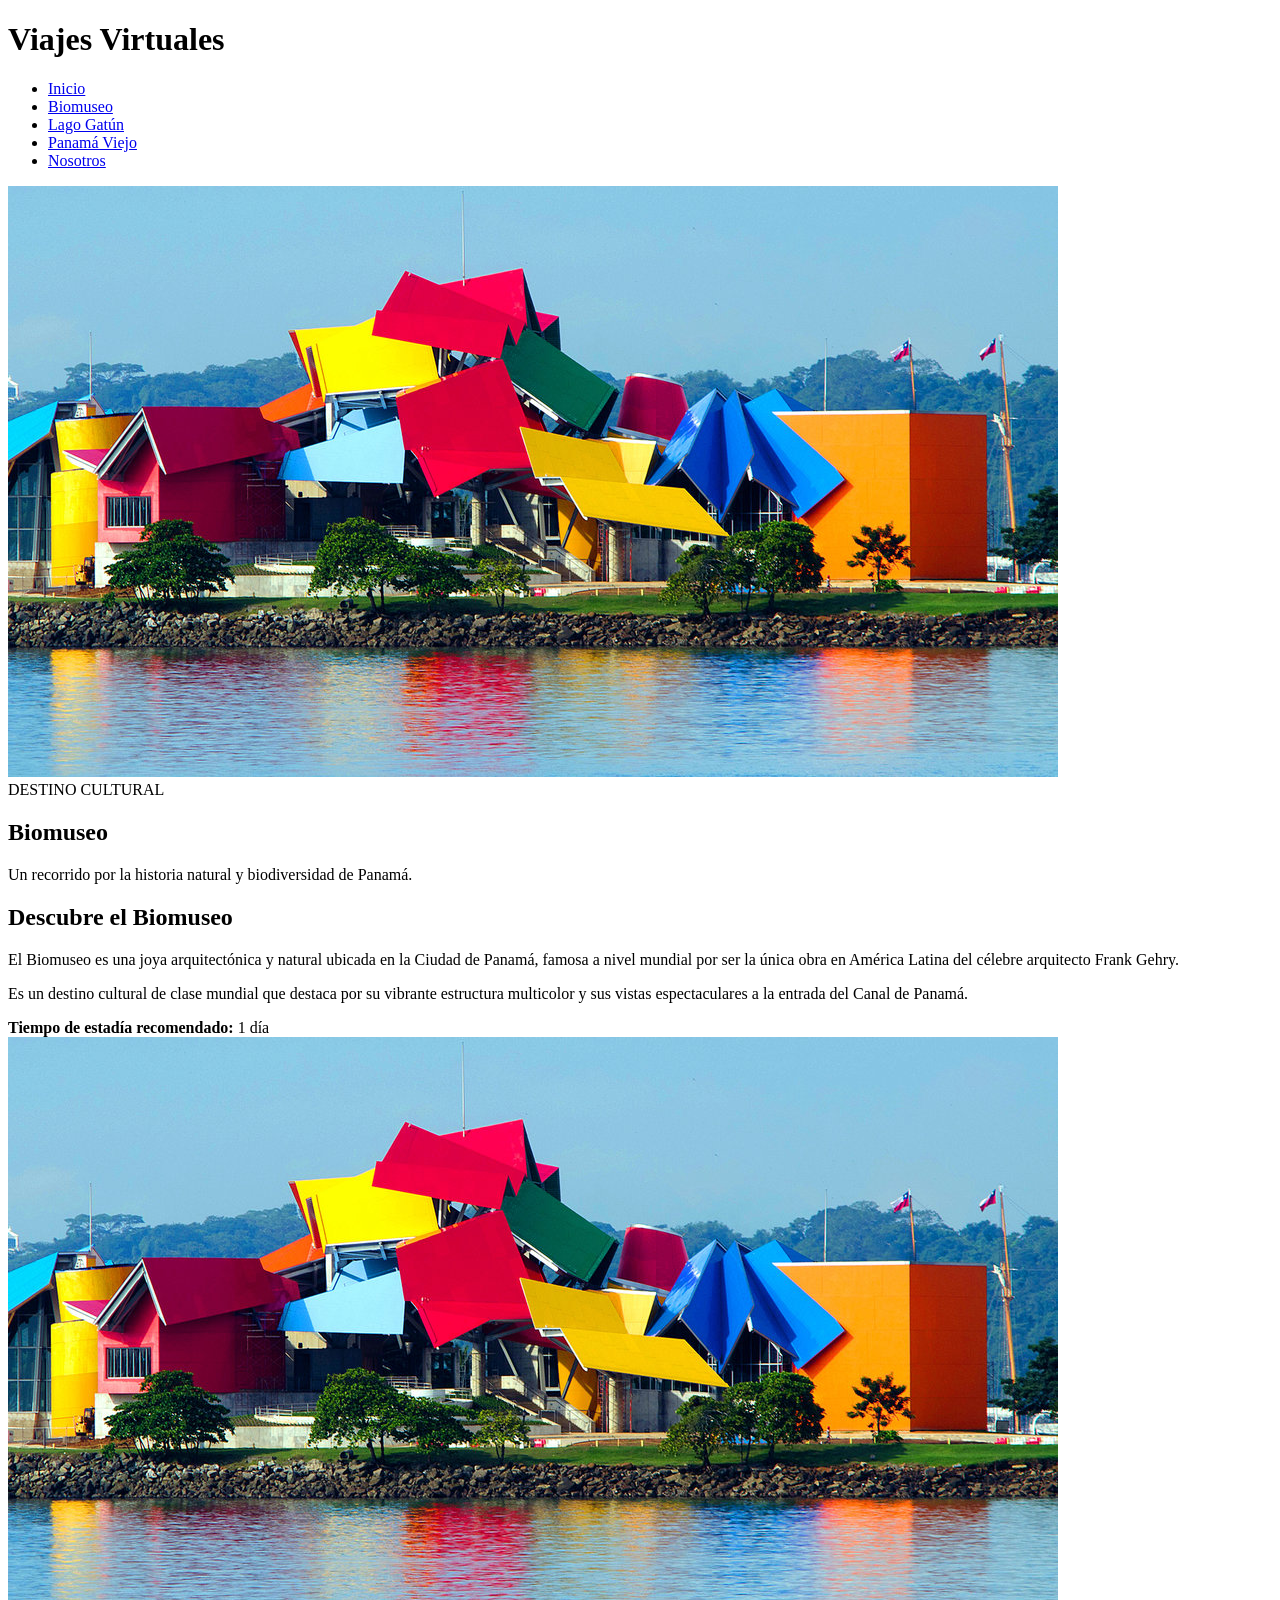
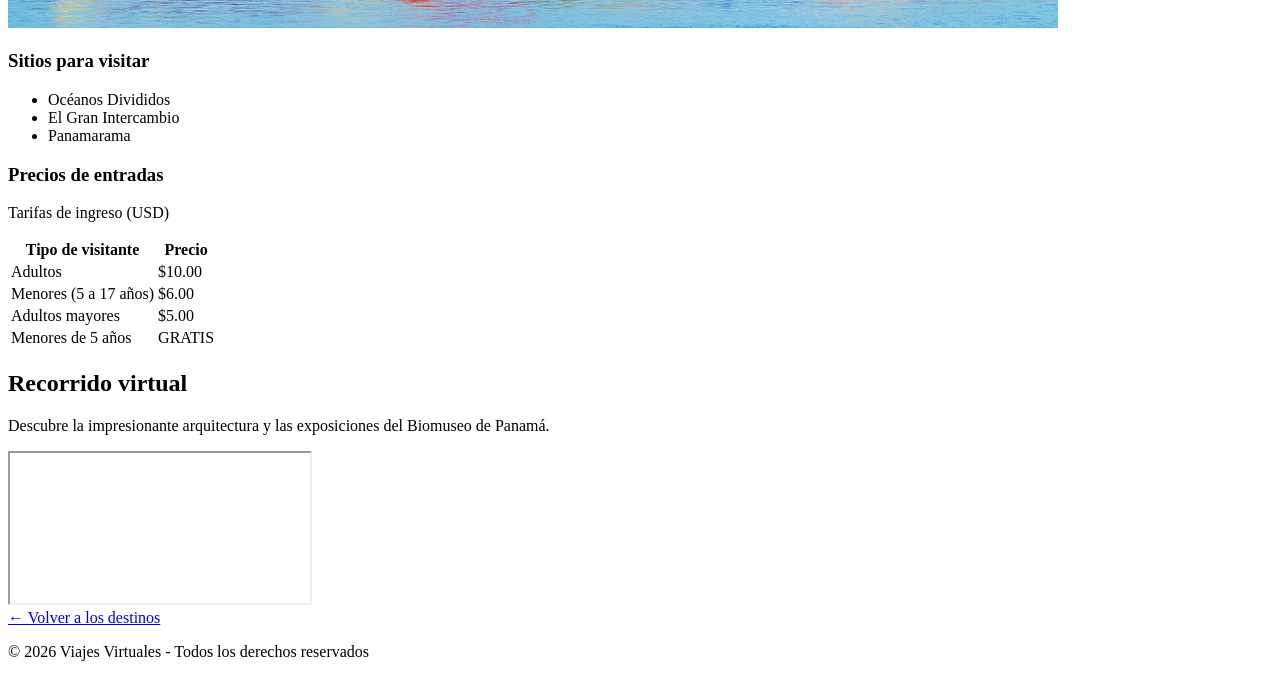
==== Biomuseo.html @ 430e1feb "Mover archivos a la raiz" ====
<!DOCTYPE html>
<html lang="es">

<head>
    <meta charset="UTF-8">
    <meta name="viewport" content="width=device-width, initial-scale=1.0">
    <title>Biomuseo - Viajes Virtuales</title>
    <link rel="stylesheet" href="css/style.css">
</head>

<body>

    <header>
        <div class="contenedor-header">
            <h1>Viajes Virtuales</h1>

            <nav>
                <ul>
                    <li><a href="ViajesVirtuales.html">Inicio</a></li>
                    <li><a href="Biomuseo.html" class="activo">Biomuseo</a></li>
                    <li><a href="lagoGatun.html">Lago Gatún</a></li>
                    <li><a href="panamaviejo.html">Panamá Viejo</a></li>
                    <li><a href="nosotros.html">Nosotros</a></li>
                </ul>
            </nav>
        </div>
    </header>

    <main class="pagina-destino">

        <!-- PORTADA -->
        <section class="portada-destino">
            <img src="imagen/Biomuseo.jpg" alt="Biomuseo de Panamá">

            <div class="texto-portada-destino">
                <span class="etiqueta-destino">DESTINO CULTURAL</span>
                <h2>Biomuseo</h2>
                <p>Un recorrido por la historia natural y biodiversidad de Panamá.</p>
            </div>
        </section>

        <!-- INFORMACIÓN PRINCIPAL -->
        <section class="informacion-destino">

            <div class="descripcion-destino">
                <h2>Descubre el Biomuseo</h2>

                <p>
                    El Biomuseo es una joya arquitectónica y natural ubicada
                    en la Ciudad de Panamá, famosa a nivel mundial por ser
                    la única obra en América Latina del célebre arquitecto
                    Frank Gehry.
                </p>

                <p>
                    Es un destino cultural de clase mundial que destaca
                    por su vibrante estructura multicolor y sus vistas
                    espectaculares a la entrada del Canal de Panamá.
                </p>

                <div class="dato-destino">
                    <strong>Tiempo de estadía recomendado:</strong>
                    <span>1 día</span>
                </div>
            </div>

            <div class="imagen-secundaria">
                <img src="imagen/Biomuseo.jpg"
                    alt="Arquitectura multicolor del Biomuseo">
            </div>

        </section>

        <!-- SITIOS Y PRECIOS -->
        <section class="detalles-destino">

            <article class="bloque-informacion">
                <h3>Sitios para visitar</h3>

                <ul class="lista-destino">
                    <li>Océanos Divididos</li>
                    <li>El Gran Intercambio</li>
                    <li>Panamarama</li>
                </ul>
            </article>

            <article class="bloque-informacion">
                <h3>Precios de entradas</h3>

                <p class="subtitulo-bloque">Tarifas de ingreso (USD)</p>

                <table class="tabla-precios">
                    <thead>
                        <tr>
                            <th>Tipo de visitante</th>
                            <th>Precio</th>
                        </tr>
                    </thead>

                    <tbody>
                        <tr>
                            <td>Adultos</td>
                            <td>$10.00</td>
                        </tr>

                        <tr>
                            <td>Menores (5 a 17 años)</td>
                            <td>$6.00</td>
                        </tr>

                        <tr>
                            <td>Adultos mayores</td>
                            <td>$5.00</td>
                        </tr>

                        <tr>
                            <td>Menores de 5 años</td>
                            <td>GRATIS</td>
                        </tr>
                    </tbody>
                </table>
            </article>

        </section>

        <!-- VIDEO -->
        <section class="video-destino">
            <h2>Recorrido virtual</h2>

            <p>
                Descubre la impresionante arquitectura y las exposiciones
                del Biomuseo de Panamá.
            </p>

            <div class="contenedor-video">
                <iframe
                    src="https://www.youtube.com/embed/VIDEO_ID"
                    title="Recorrido virtual por el Biomuseo"
                    allowfullscreen>
                </iframe>
            </div>
        </section>

        <!-- REGRESAR -->
        <div class="volver-destinos">
            <a href="ViajesVirtuales.html" class="boton">
                &larr; Volver a los destinos
            </a>
        </div>

    </main>

    <footer>
        <p>&copy; 2026 Viajes Virtuales - Todos los derechos reservados</p>
    </footer>

</body>
</html>
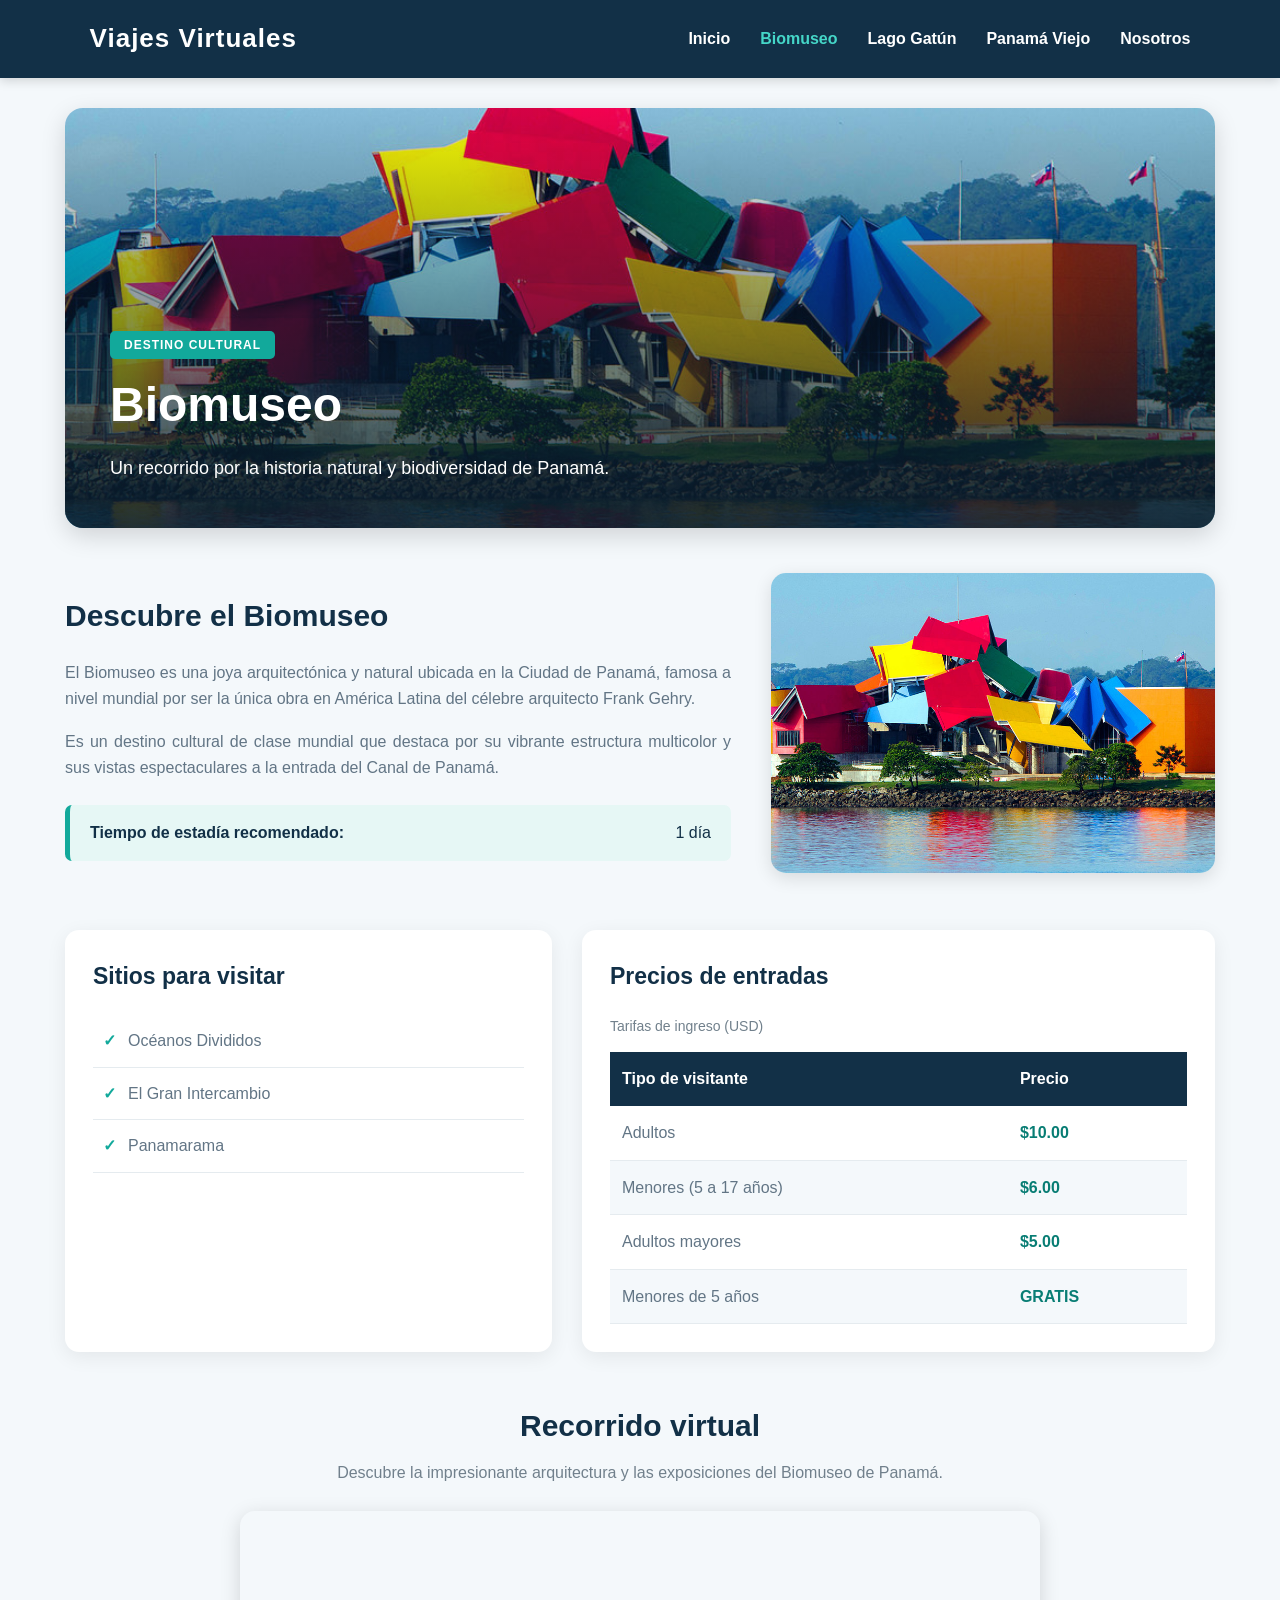
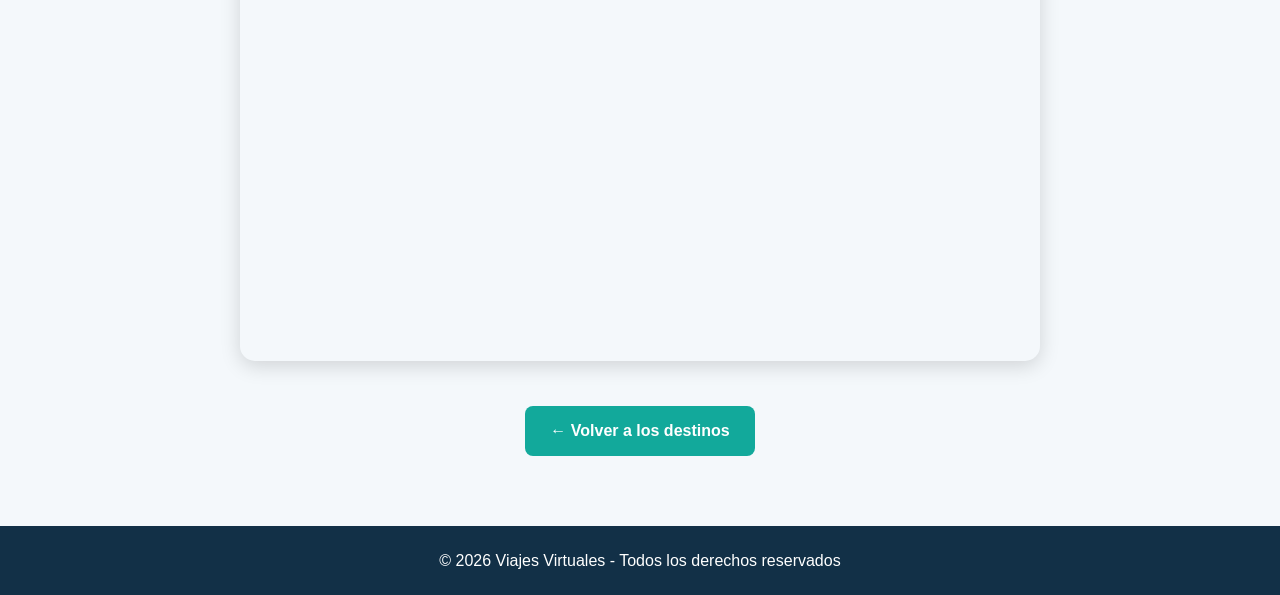
==== commit 0acf4fa7: "Actualizar sitio web" ====
--- a/Biomuseo.html
+++ b/Biomuseo.html
@@ -5,7 +5,7 @@
     <meta charset="UTF-8">
     <meta name="viewport" content="width=device-width, initial-scale=1.0">
     <title>Biomuseo - Viajes Virtuales</title>
-    <link rel="stylesheet" href="css/style.css">
+    <link rel="stylesheet" href="CSS/style.css">
 </head>
 
 <body>
@@ -16,7 +16,7 @@
 
             <nav>
                 <ul>
-                    <li><a href="ViajesVirtuales.html">Inicio</a></li>
+                    <li><a href="index.html">Inicio</a></li>
                     <li><a href="Biomuseo.html" class="activo">Biomuseo</a></li>
                     <li><a href="lagoGatun.html">Lago Gatún</a></li>
                     <li><a href="panamaviejo.html">Panamá Viejo</a></li>
@@ -143,7 +143,7 @@
 
         <!-- REGRESAR -->
         <div class="volver-destinos">
-            <a href="ViajesVirtuales.html" class="boton">
+            <a href="index.html" class="boton">
                 &larr; Volver a los destinos
             </a>
         </div>
--- a/CSS/style.css
+++ b/CSS/style.css
@@ -0,0 +1,589 @@
+
+/* CONFIGURACIÓN GENERAL */
+* {
+    margin: 0;
+    padding: 0;
+    box-sizing: border-box;
+}
+
+html {
+    scroll-behavior: smooth;
+}
+
+body {
+    font-family: 'Segoe UI', Arial, sans-serif;
+    background-color: #f4f8fb;
+    color: #263746;
+    line-height: 1.6;
+}
+
+/* ENCABEZADO */
+header {
+    background-color: #123047;
+    color: white;
+    padding: 18px 7%;
+    box-shadow: 0 3px 10px rgba(0, 0, 0, 0.15);
+}
+
+.contenedor-header {
+    max-width: 1200px;
+    margin: auto;
+    display: flex;
+    justify-content: space-between;
+    align-items: center;
+}
+
+header h1 {
+    font-size: 26px;
+    letter-spacing: 1px;
+}
+
+nav ul {
+    display: flex;
+    list-style: none;
+    gap: 30px;
+}
+
+nav a {
+    color: white;
+    text-decoration: none;
+    font-weight: 600;
+    transition: 0.3s;
+}
+
+nav a:hover,
+nav a.activo {
+    color: #45d6c8;
+}
+
+/* PORTADA */
+.portada {
+    max-width: 1200px;
+    margin: 45px auto;
+    padding: 0 25px;
+    display: flex;
+    align-items: center;
+    gap: 45px;
+}
+
+.contenido-portada {
+    flex: 1;
+}
+
+.contenido-portada h2 {
+    font-size: 45px;
+    color: #123047;
+    margin-bottom: 15px;
+}
+
+.contenido-portada p {
+    font-size: 18px;
+    color: #627585;
+    margin-bottom: 25px;
+}
+
+.portada img {
+    width: 50%;
+    height: 350px;
+    object-fit: cover;
+    border-radius: 18px;
+    box-shadow: 0 8px 25px rgba(0, 0, 0, 0.15);
+}
+
+/* BOTONES */
+.boton,
+.boton-tarjeta {
+    display: inline-block;
+    background-color: #12a99b;
+    color: white;
+    text-decoration: none;
+    padding: 12px 25px;
+    border-radius: 8px;
+    font-weight: 600;
+    transition: 0.3s;
+}
+
+.boton:hover,
+.boton-tarjeta:hover {
+    background-color: #087d74;
+    transform: translateY(-3px);
+}
+
+/* SECCIÓN DESTINOS */
+.destinos {
+    padding: 55px 7%;
+    background-color: white;
+}
+
+.titulo-seccion {
+    text-align: center;
+    margin-bottom: 40px;
+}
+
+.titulo-seccion h2 {
+    font-size: 32px;
+    color: #123047;
+}
+
+.titulo-seccion p {
+    color: #71808c;
+    margin-top: 8px;
+}
+
+.contenedor-destinos {
+    max-width: 1200px;
+    margin: auto;
+    display: grid;
+    grid-template-columns: repeat(3, 1fr);
+    gap: 30px;
+}
+
+/* TARJETAS */
+.tarjeta {
+    background-color: white;
+    border-radius: 15px;
+    overflow: hidden;
+    box-shadow: 0 5px 20px rgba(0, 0, 0, 0.09);
+    transition: 0.3s;
+}
+
+.tarjeta:hover {
+    transform: translateY(-8px);
+    box-shadow: 0 10px 25px rgba(0, 0, 0, 0.15);
+}
+
+.tarjeta img {
+    width: 100%;
+    height: 220px;
+    object-fit: cover;
+}
+
+.contenido-tarjeta {
+    padding: 22px;
+}
+
+.contenido-tarjeta h3 {
+    color: #123047;
+    font-size: 22px;
+    margin-bottom: 10px;
+}
+
+.contenido-tarjeta p {
+    color: #71808c;
+    margin-bottom: 20px;
+}
+
+/* PIE DE PÁGINA */
+footer {
+    background-color: #123047;
+    color: white;
+    text-align: center;
+    padding: 22px;
+    margin-top: 0;
+}
+
+/* DISEÑO RESPONSIVE */
+@media (max-width: 768px) {
+
+    .contenedor-header {
+        flex-direction: column;
+        gap: 15px;
+    }
+
+    .portada {
+        flex-direction: column;
+        text-align: center;
+    }
+
+    .contenido-portada h2 {
+        font-size: 34px;
+    }
+
+    .portada img {
+        width: 100%;
+        height: 260px;
+    }
+
+    .contenedor-destinos {
+        grid-template-columns: 1fr;
+    }
+
+    nav ul {
+        gap: 20px;
+    }
+}
+
+
+/* =================================
+   PÁGINA NOSOTROS
+================================= */
+
+/* ENCABEZADO DE LA SECCIÓN */
+.encabezado-nosotros {
+    background: linear-gradient(135deg, #123047, #176477);
+    color: white;
+    text-align: center;
+    padding: 65px 20px;
+}
+
+.encabezado-nosotros h2 {
+    font-size: 36px;
+    margin-bottom: 15px;
+}
+
+.encabezado-nosotros p {
+    max-width: 700px;
+    margin: auto;
+    font-size: 17px;
+    color: #dcebef;
+}
+
+/* CONTENEDOR DEL EQUIPO */
+.equipo {
+    max-width: 1200px;
+    margin: 50px auto;
+    padding: 0 25px;
+    display: grid;
+    grid-template-columns: repeat(3, 1fr);
+    gap: 30px;
+}
+
+/* TARJETAS DE LOS INTEGRANTES */
+.tarjeta-equipo {
+    background-color: white;
+    border-radius: 15px;
+    overflow: hidden;
+    box-shadow: 0 5px 20px rgba(0, 0, 0, 0.09);
+    transition: 0.3s;
+    text-align: center;
+}
+
+.tarjeta-equipo:hover {
+    transform: translateY(-7px);
+    box-shadow: 0 10px 25px rgba(0, 0, 0, 0.15);
+}
+
+/* FOTOGRAFÍAS */
+.tarjeta-equipo img {
+    width: 100%;
+    height: 280px;
+    object-fit: cover;
+    object-position: center;
+}
+
+/* CONTENIDO DE LAS TARJETAS */
+.contenido-equipo {
+    padding: 25px 20px;
+}
+
+.contenido-equipo h3 {
+    font-size: 22px;
+    color: #123047;
+    margin-bottom: 8px;
+}
+
+.contenido-equipo .cargo {
+    color: #12a99b;
+    font-weight: bold;
+    font-size: 14px;
+    margin-bottom: 15px;
+}
+
+.contenido-equipo p:last-child {
+    color: #71808c;
+    font-size: 14px;
+    line-height: 1.7;
+}
+
+/* ENLACE DEL FOOTER */
+footer a {
+    display: inline-block;
+    color: #45d6c8;
+    text-decoration: none;
+    margin-top: 8px;
+    font-weight: 600;
+}
+
+footer a:hover {
+    color: white;
+}
+
+/* RESPONSIVE NOSOTROS */
+@media (max-width: 900px) {
+    .equipo {
+        grid-template-columns: repeat(2, 1fr);
+    }
+}
+
+@media (max-width: 600px) {
+    .equipo {
+        grid-template-columns: 1fr;
+    }
+
+    .encabezado-nosotros h2 {
+        font-size: 28px;
+    }
+
+    .tarjeta-equipo img {
+        height: 300px;
+    }
+}
+
+
+/* =================================
+   PÁGINAS DE DESTINOS TURÍSTICOS
+================================= */
+
+.pagina-destino {
+    max-width: 1200px;
+    margin: auto;
+    padding: 30px 25px 55px;
+}
+
+/* PORTADA DEL DESTINO */
+.portada-destino {
+    position: relative;
+    height: 420px;
+    overflow: hidden;
+    border-radius: 18px;
+    margin-bottom: 45px;
+    box-shadow: 0 8px 25px rgba(0, 0, 0, 0.15);
+}
+
+.portada-destino img {
+    width: 100%;
+    height: 100%;
+    object-fit: cover;
+}
+
+.portada-destino::after {
+    content: "";
+    position: absolute;
+    inset: 0;
+    background: linear-gradient(
+        to top,
+        rgba(10, 30, 45, 0.9),
+        rgba(10, 30, 45, 0.05)
+    );
+}
+
+.texto-portada-destino {
+    position: absolute;
+    bottom: 45px;
+    left: 45px;
+    z-index: 1;
+    color: white;
+}
+
+.texto-portada-destino h2 {
+    font-size: 48px;
+    margin: 10px 0;
+}
+
+.texto-portada-destino p {
+    font-size: 18px;
+}
+
+.etiqueta-destino {
+    background-color: #12a99b;
+    padding: 7px 14px;
+    border-radius: 5px;
+    font-size: 12px;
+    font-weight: bold;
+    letter-spacing: 1px;
+}
+
+/* INFORMACIÓN PRINCIPAL */
+.informacion-destino {
+    display: grid;
+    grid-template-columns: 1.2fr 0.8fr;
+    gap: 40px;
+    align-items: center;
+    margin-bottom: 50px;
+}
+
+.descripcion-destino h2 {
+    font-size: 30px;
+    color: #123047;
+    margin-bottom: 20px;
+}
+
+.descripcion-destino p {
+    color: #627585;
+    margin-bottom: 18px;
+    text-align: justify;
+}
+
+.imagen-secundaria img {
+    width: 100%;
+    height: 300px;
+    object-fit: cover;
+    border-radius: 15px;
+    box-shadow: 0 5px 18px rgba(0, 0, 0, 0.12);
+}
+
+/* DATO DEL DESTINO */
+.dato-destino {
+    background-color: #e6f7f5;
+    border-left: 5px solid #12a99b;
+    padding: 15px 20px;
+    border-radius: 7px;
+    margin-top: 25px;
+    display: flex;
+    justify-content: space-between;
+    gap: 10px;
+    flex-wrap: wrap;
+    color: #123047;
+}
+
+/* SECCIONES DE INFORMACIÓN */
+.detalles-destino {
+    display: grid;
+    grid-template-columns: 1fr 1.3fr;
+    gap: 30px;
+    margin-bottom: 50px;
+}
+
+.bloque-informacion {
+    background-color: white;
+    padding: 28px;
+    border-radius: 14px;
+    box-shadow: 0 5px 20px rgba(0, 0, 0, 0.07);
+}
+
+.bloque-informacion h3 {
+    color: #123047;
+    font-size: 23px;
+    margin-bottom: 20px;
+}
+
+.subtitulo-bloque {
+    color: #71808c;
+    font-size: 14px;
+    margin-bottom: 15px;
+}
+
+/* LISTA DE SITIOS */
+.lista-destino {
+    list-style: none;
+}
+
+.lista-destino li {
+    padding: 13px 10px;
+    border-bottom: 1px solid #e5ebef;
+    color: #627585;
+}
+
+.lista-destino li::before {
+    content: "✓";
+    color: #12a99b;
+    font-weight: bold;
+    margin-right: 12px;
+}
+
+/* TABLA DE PRECIOS */
+.tabla-precios {
+    width: 100%;
+    border-collapse: collapse;
+}
+
+.tabla-precios th {
+    background-color: #123047;
+    color: white;
+    padding: 14px 12px;
+    text-align: left;
+}
+
+.tabla-precios td {
+    padding: 14px 12px;
+    border-bottom: 1px solid #e5ebef;
+    color: #627585;
+}
+
+.tabla-precios tr:nth-child(even) {
+    background-color: #f4f8fb;
+}
+
+.tabla-precios td:last-child {
+    color: #087d74;
+    font-weight: bold;
+    white-space: nowrap;
+}
+
+/* VIDEO */
+.video-destino {
+    text-align: center;
+    margin-bottom: 45px;
+}
+
+.video-destino h2 {
+    color: #123047;
+    font-size: 30px;
+    margin-bottom: 10px;
+}
+
+.video-destino p {
+    color: #71808c;
+    margin-bottom: 25px;
+}
+
+.contenedor-video {
+    max-width: 800px;
+    margin: auto;
+    aspect-ratio: 16 / 9;
+    border-radius: 15px;
+    overflow: hidden;
+    box-shadow: 0 5px 20px rgba(0, 0, 0, 0.15);
+}
+
+.contenedor-video iframe {
+    width: 100%;
+    height: 100%;
+    border: none;
+}
+
+/* BOTÓN VOLVER */
+.volver-destinos {
+    text-align: center;
+    margin-bottom: 15px;
+}
+
+/* RESPONSIVE */
+@media (max-width: 768px) {
+
+    .portada-destino {
+        height: 300px;
+    }
+
+    .texto-portada-destino {
+        left: 20px;
+        bottom: 25px;
+        right: 20px;
+    }
+
+    .texto-portada-destino h2 {
+        font-size: 34px;
+    }
+
+    .informacion-destino {
+        grid-template-columns: 1fr;
+    }
+
+    .detalles-destino {
+        grid-template-columns: 1fr;
+    }
+
+    .imagen-secundaria img {
+        height: 250px;
+    }
+
+    .tabla-precios {
+        font-size: 13px;
+    }
+
+    .tabla-precios th,
+    .tabla-precios td {
+        padding: 10px 7px;
+    }
+}
+
